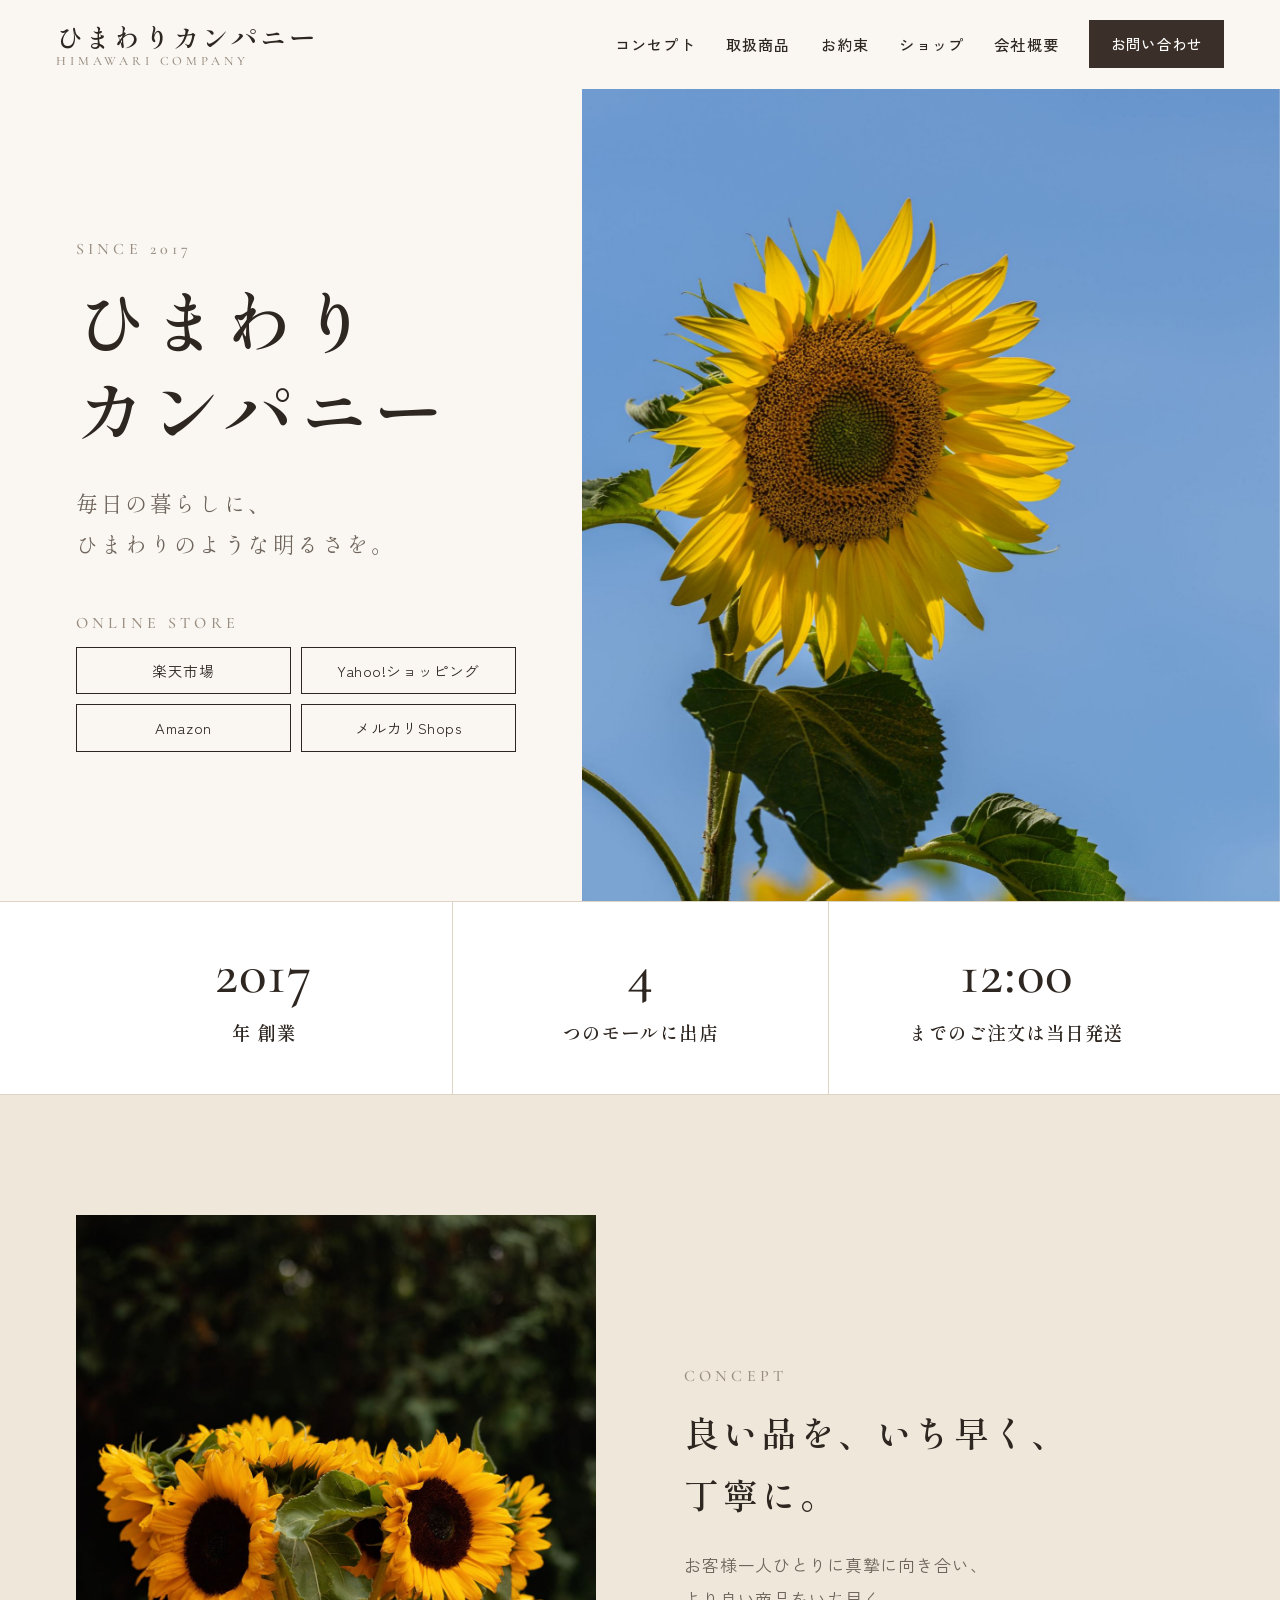
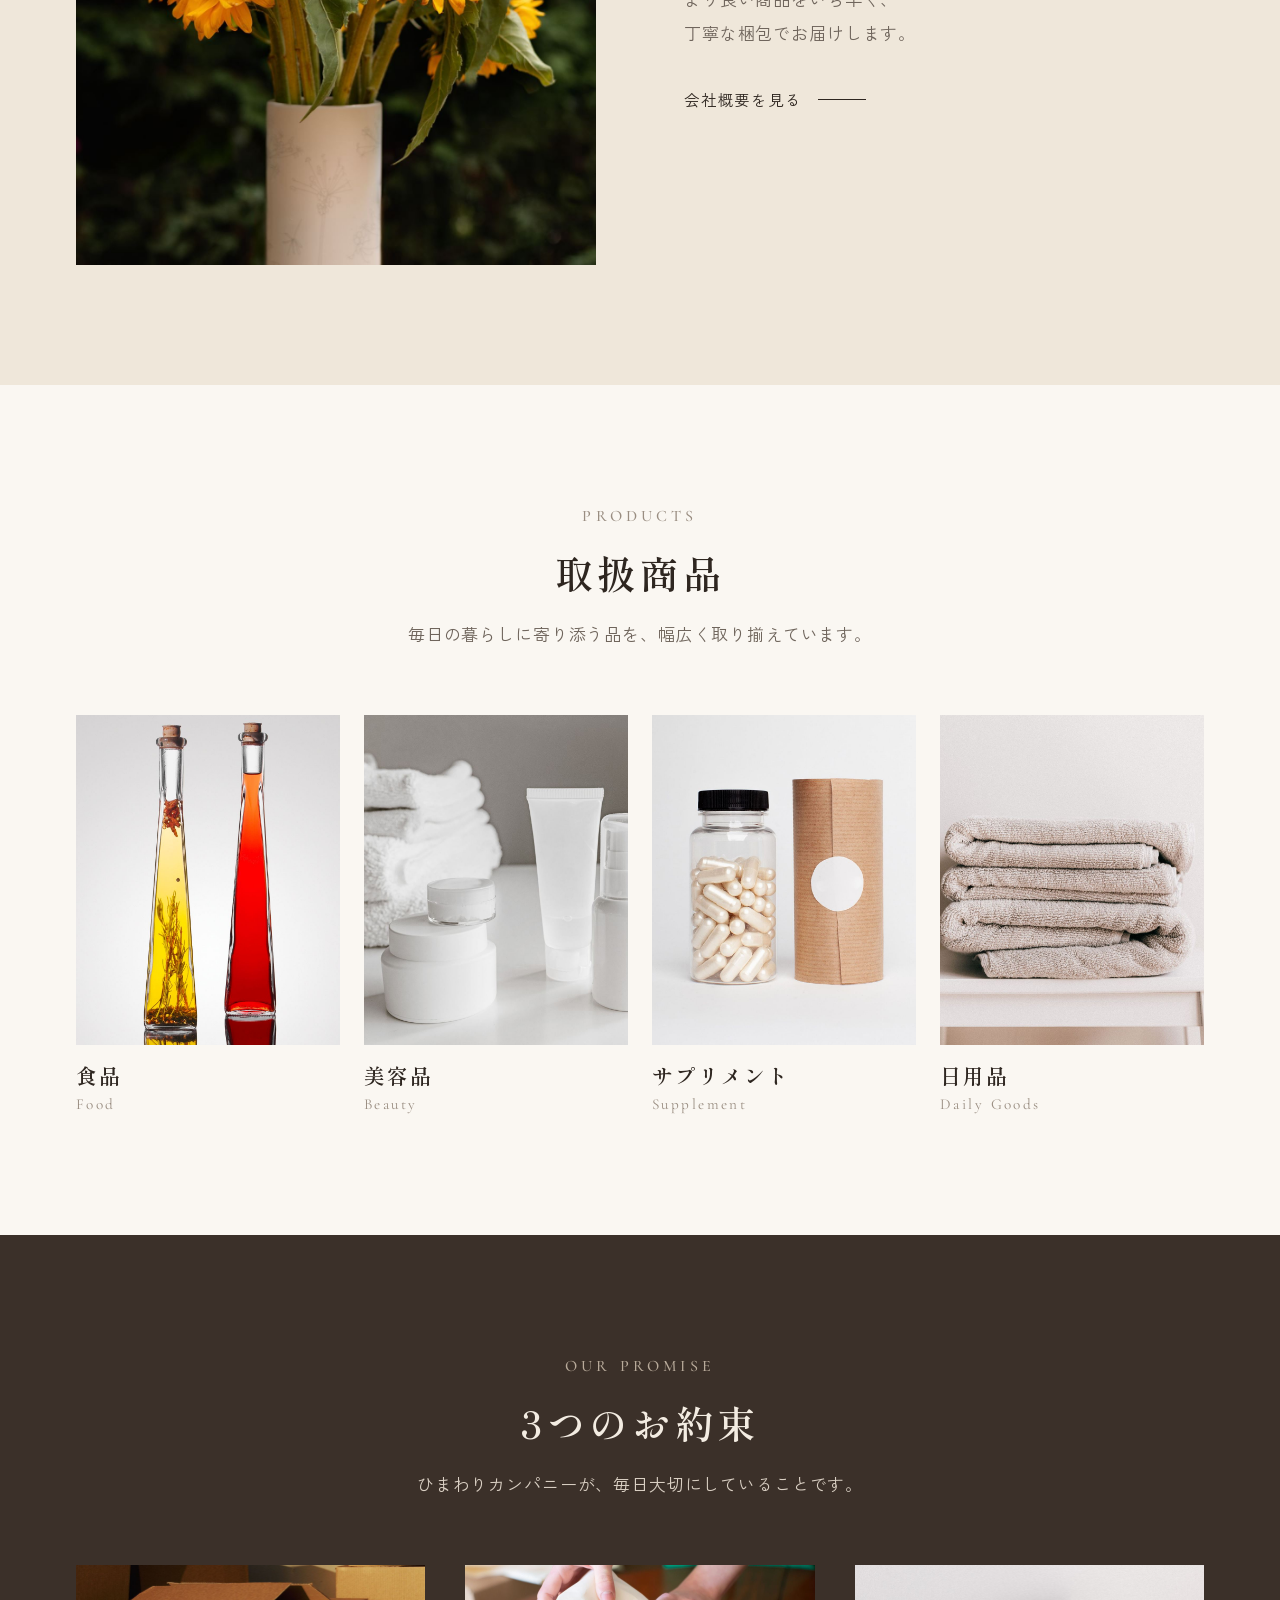
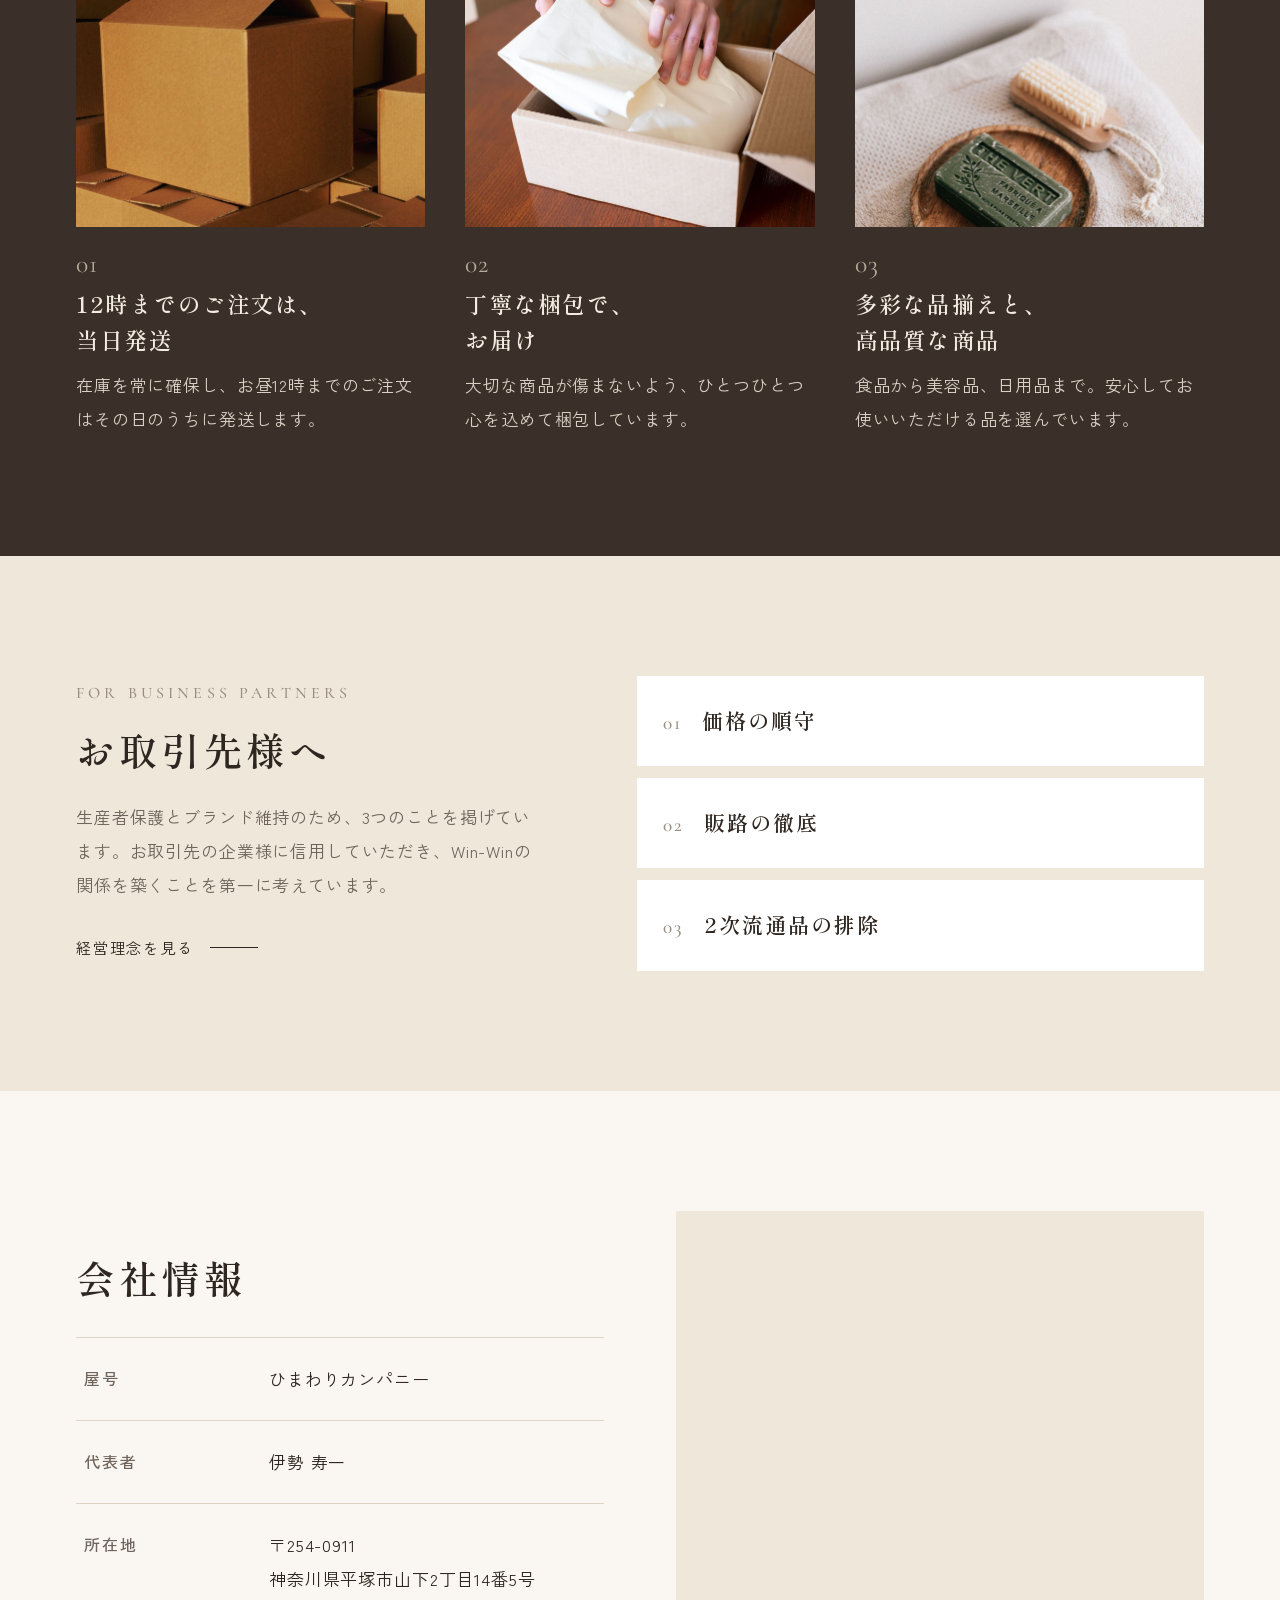
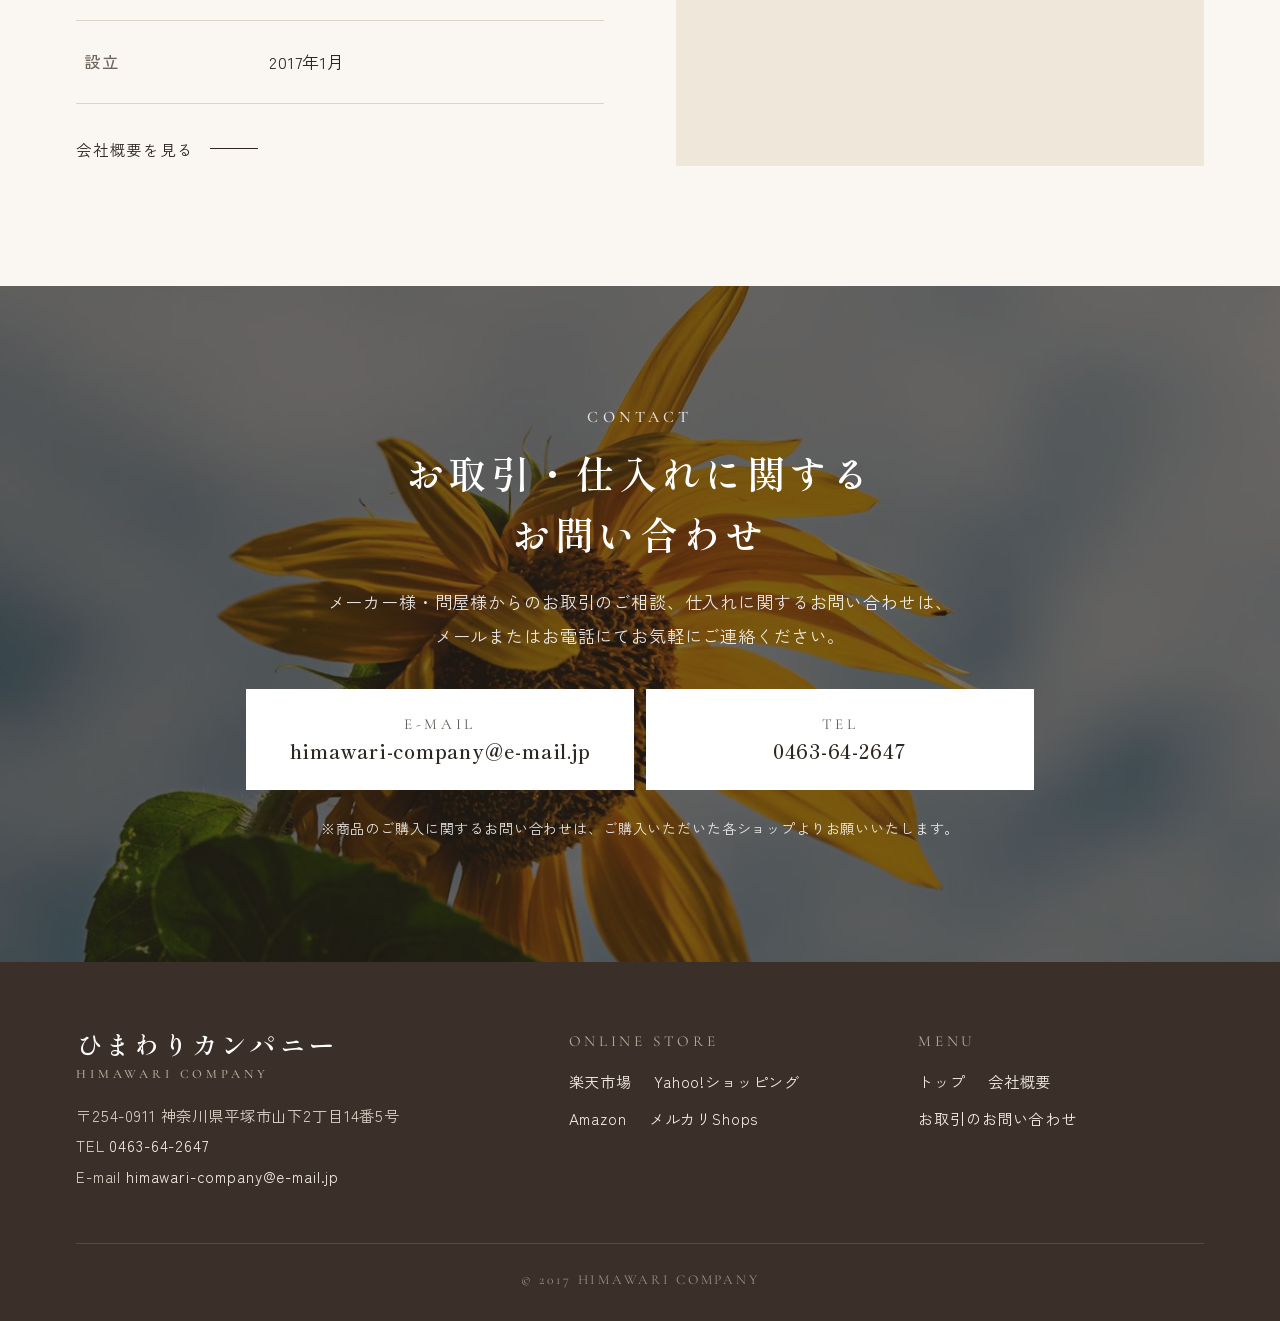
==== old/index.html @ 3af291a3 "新しいデザインをトップページに移し、以前のデザインを old/ に保管 - renewal/index.html を index.html に、renewal/images を images に移動 " ====
<!DOCTYPE html>
<html lang="ja">
<head>
  <meta charset="UTF-8">
  <meta name="viewport" content="width=device-width, initial-scale=1">
  <title>ひまわりカンパニー｜食品・美容品・サプリメント・日用品のネットショップ</title>
  <meta name="description" content="ひまわりカンパニーは、楽天市場・Yahoo!ショッピング・Amazon・メルカリShopsに出店しているネットショップです。食品・美容品・サプリメント・日用品を、12時までのご注文で当日発送、丁寧な梱包でお届けします。">
  <meta name="theme-color" content="#faf8f4">
  <meta property="og:type" content="website">
  <meta property="og:title" content="ひまわりカンパニー">
  <meta property="og:description" content="食品・美容品・サプリメント・日用品のネットショップ。12時までのご注文は当日発送。">
  <meta property="og:image" content="images/hero.jpg">
  <link rel="icon" href="images/favicon.svg" type="image/svg+xml">
  <link rel="preconnect" href="https://fonts.googleapis.com">
  <link rel="preconnect" href="https://fonts.gstatic.com" crossorigin>
  <link rel="stylesheet" href="https://fonts.googleapis.com/css2?family=Cormorant+Garamond:wght@400;500&family=Shippori+Mincho:wght@500&family=Zen+Kaku+Gothic+New:wght@400;500&display=swap">
  <link rel="stylesheet" href="css/style.css">
  <script>document.documentElement.classList.add('js');</script>
  <script src="js/main.js" defer></script>
</head>
<body>

  <header class="site-header">
    <div class="container header-inner">
      <a class="brand" href="index.html" aria-label="ひまわりカンパニー トップへ">
        <span class="brand-ja">ひまわりカンパニー</span>
        <span class="brand-en">HIMAWARI COMPANY</span>
      </a>
      <button class="menu-button" type="button" aria-expanded="false" aria-controls="global-nav">
        <span class="menu-button-lines" aria-hidden="true"></span>
        <span class="menu-button-text">MENU</span>
      </button>
      <nav class="global-nav" id="global-nav" aria-label="メインメニュー">
        <ul>
          <li><a href="#concept">コンセプト</a></li>
          <li><a href="#products">取扱商品</a></li>
          <li><a href="#promise">お約束</a></li>
          <li><a href="#shops">ショップ</a></li>
          <li><a href="company.html">会社概要</a></li>
          <li class="nav-contact"><a href="company.html#contact">お問い合わせ</a></li>
        </ul>
      </nav>
    </div>
  </header>

  <main>

    <!-- 大きな社名と、ひまわりの写真 -->
    <section class="hero">
      <div class="hero-text">
        <p class="label">Since 2017</p>
        <h1><span>ひまわり</span><span>カンパニー</span></h1>
        <p class="hero-catch">毎日の暮らしに、<br>ひまわりのような明るさを。</p>
        <p class="label shop-title" id="shops">Online Store</p>
        <ul class="shop-links">
          <li><a class="shop-link" href="https://www.rakuten.co.jp/himawari-company/" target="_blank" rel="noopener">楽天市場</a></li>
          <li><a class="shop-link" href="https://store.shopping.yahoo.co.jp/himawari-company/" target="_blank" rel="noopener">Yahoo!ショッピング</a></li>
          <li><a class="shop-link" href="https://www.amazon.co.jp/s?me=A3NV0EKBFBU47O&amp;marketplaceID=A1VC38T7YXB528" target="_blank" rel="noopener">Amazon</a></li>
          <li><a class="shop-link" href="https://jp.mercari.com/shops/profile/Aiasz2msF3qnqRSeZ3U2ag" target="_blank" rel="noopener">メルカリShops</a></li>
        </ul>
      </div>
      <div class="hero-photo">
        <picture>
          <source media="(max-width: 899px)" srcset="images/hero-sp.jpg" width="1200" height="1400">
          <img src="images/hero.jpg" alt="青空に向かって咲くひまわり" width="1600" height="1800" fetchpriority="high">
        </picture>
      </div>
    </section>

    <!-- 数字で見るひまわりカンパニー -->
    <section class="numbers" aria-label="ひまわりカンパニーの特長">
      <ul class="container numbers-list">
        <li class="reveal">
          <span class="numbers-value">2017</span>
          <span class="numbers-label">年 創業</span>
        </li>
        <li class="reveal reveal-delay-1">
          <span class="numbers-value">4</span>
          <span class="numbers-label">つのモールに出店</span>
        </li>
        <li class="reveal reveal-delay-2">
          <span class="numbers-value">12:00</span>
          <span class="numbers-label">までのご注文は当日発送</span>
        </li>
      </ul>
    </section>

    <!-- コンセプト -->
    <section class="section section-sand" id="concept">
      <div class="container concept">
        <div class="concept-photo reveal-photo">
          <img src="images/about.jpg" alt="白い花瓶に生けたひまわり" width="1200" height="1500" loading="lazy">
        </div>
        <div class="concept-text">
          <p class="label reveal">Concept</p>
          <p class="lead reveal reveal-delay-1">良い品を、いち早く、<br>丁寧に。</p>
          <p class="text reveal reveal-delay-2">お客様一人ひとりに真摯に向き合い、<br>より良い商品をいち早く、<br>丁寧な梱包でお届けします。</p>
          <a class="text-link reveal reveal-delay-3" href="company.html">会社概要を見る</a>
        </div>
      </div>
    </section>

    <!-- 取扱商品 -->
    <section class="section" id="products">
      <div class="container">
        <div class="section-head center">
          <p class="label reveal">Products</p>
          <h2 class="section-title reveal reveal-delay-1">取扱商品</h2>
          <p class="section-desc reveal reveal-delay-2">毎日の暮らしに寄り添う品を、幅広く取り揃えています。</p>
        </div>
        <ul class="products">
          <li class="product reveal">
            <div class="product-photo"><img src="images/product-food.jpg" alt="食品のイメージ" width="1000" height="1250" loading="lazy"></div>
            <h3>食品</h3>
            <span class="product-en">Food</span>
          </li>
          <li class="product reveal reveal-delay-1">
            <div class="product-photo"><img src="images/product-beauty.jpg" alt="美容品のイメージ" width="1000" height="1250" loading="lazy"></div>
            <h3>美容品</h3>
            <span class="product-en">Beauty</span>
          </li>
          <li class="product reveal reveal-delay-2">
            <div class="product-photo"><img src="images/product-supplement.jpg" alt="サプリメントのイメージ" width="1000" height="1250" loading="lazy"></div>
            <h3>サプリメント</h3>
            <span class="product-en">Supplement</span>
          </li>
          <li class="product reveal reveal-delay-3">
            <div class="product-photo"><img src="images/product-daily.jpg" alt="日用品のイメージ" width="1000" height="1250" loading="lazy"></div>
            <h3>日用品</h3>
            <span class="product-en">Daily Goods</span>
          </li>
        </ul>
      </div>
    </section>

    <!-- お店のお約束 -->
    <section class="section section-dark" id="promise">
      <div class="container">
        <div class="section-head center">
          <p class="label reveal">Our Promise</p>
          <h2 class="section-title reveal reveal-delay-1">3つのお約束</h2>
          <p class="section-desc reveal reveal-delay-2">ひまわりカンパニーが、毎日大切にしていることです。</p>
        </div>
        <ul class="features">
          <li class="feature">
            <div class="feature-photo reveal-photo"><img src="images/feature-shipping.jpg" alt="発送を待つ段ボール箱" width="1400" height="1050" loading="lazy"></div>
            <div class="feature-body">
              <span class="feature-num reveal">01</span>
              <h3 class="reveal reveal-delay-1">12時までのご注文は、<br>当日発送</h3>
              <p class="text reveal reveal-delay-2">在庫を常に確保し、お昼12時までのご注文はその日のうちに発送します。</p>
            </div>
          </li>
          <li class="feature">
            <div class="feature-photo reveal-photo"><img src="images/feature-packing.jpg" alt="商品を丁寧に梱包する手元" width="1400" height="1050" loading="lazy"></div>
            <div class="feature-body">
              <span class="feature-num reveal">02</span>
              <h3 class="reveal reveal-delay-1">丁寧な梱包で、<br>お届け</h3>
              <p class="text reveal reveal-delay-2">大切な商品が傷まないよう、ひとつひとつ心を込めて梱包しています。</p>
            </div>
          </li>
          <li class="feature">
            <div class="feature-photo reveal-photo"><img src="images/feature-quality.jpg" alt="上質な石けんとタオル" width="1400" height="1050" loading="lazy"></div>
            <div class="feature-body">
              <span class="feature-num reveal">03</span>
              <h3 class="reveal reveal-delay-1">多彩な品揃えと、<br>高品質な商品</h3>
              <p class="text reveal reveal-delay-2">食品から美容品、日用品まで。安心してお使いいただける品を選んでいます。</p>
            </div>
          </li>
        </ul>
      </div>
    </section>

    <!-- お取引先様へ -->
    <section class="section section-sand" id="partners">
      <div class="container partners">
        <div class="partners-text">
          <p class="label reveal">For Business Partners</p>
          <h2 class="section-title reveal reveal-delay-1">お取引先様へ</h2>
          <p class="text reveal reveal-delay-2">生産者保護とブランド維持のため、3つのことを掲げています。お取引先の企業様に信用していただき、Win-Winの関係を築くことを第一に考えています。</p>
          <a class="text-link reveal reveal-delay-3" href="company.html#philosophy">経営理念を見る</a>
        </div>
        <ul class="partners-list">
          <li class="reveal"><span>01</span>価格の順守</li>
          <li class="reveal reveal-delay-1"><span>02</span>販路の徹底</li>
          <li class="reveal reveal-delay-2"><span>03</span>2次流通品の排除</li>
        </ul>
      </div>
    </section>

    <!-- 会社情報（かんたん） -->
    <section class="section" id="company">
      <div class="container company-brief">
        <div>
          <p class="label reveal">Company</p>
          <h2 class="section-title reveal reveal-delay-1">会社情報</h2>
          <dl class="info-list reveal reveal-delay-2">
            <div class="info-row"><dt>屋号</dt><dd>ひまわりカンパニー</dd></div>
            <div class="info-row"><dt>代表者</dt><dd>伊勢 寿一</dd></div>
            <div class="info-row"><dt>所在地</dt><dd>〒254-0911<br>神奈川県平塚市山下2丁目14番5号</dd></div>
            <div class="info-row"><dt>設立</dt><dd>2017年1月</dd></div>
          </dl>
          <a class="text-link reveal" href="company.html">会社概要を見る</a>
        </div>
        <div class="map reveal-photo">
          <iframe src="https://www.google.com/maps?q=%E7%A5%9E%E5%A5%88%E5%B7%9D%E7%9C%8C%E5%B9%B3%E5%A1%9A%E5%B8%82%E5%B1%B1%E4%B8%8B2%E4%B8%81%E7%9B%AE14%E7%95%AA5%E5%8F%B7&amp;output=embed" title="ひまわりカンパニーの地図" loading="lazy" referrerpolicy="no-referrer-when-downgrade"></iframe>
        </div>
      </div>
    </section>

    <!-- お取引・仕入れに関するお問い合わせ -->
    <section class="contact-band">
      <img class="contact-band-image" src="images/hero-sp.jpg" alt="" width="1200" height="1400" loading="lazy">
      <div class="container contact-band-inner">
        <p class="label reveal">Contact</p>
        <h2 class="section-title reveal reveal-delay-1">お取引・仕入れに関する<br>お問い合わせ</h2>
        <p class="contact-text reveal reveal-delay-2">メーカー様・問屋様からのお取引のご相談、仕入れに関するお問い合わせは、<br class="pc-only">メールまたはお電話にてお気軽にご連絡ください。</p>
        <div class="contact-actions reveal reveal-delay-3">
          <a class="contact-btn" href="mailto:himawari-company@e-mail.jp?subject=%E3%81%8A%E5%8F%96%E5%BC%95%E3%81%AB%E3%81%A4%E3%81%84%E3%81%A6%E3%81%AE%E3%81%8A%E5%95%8F%E3%81%84%E5%90%88%E3%82%8F%E3%81%9B">
            <span class="contact-btn-label">E-MAIL</span>
            <span class="contact-btn-value">himawari-company@e-mail.jp</span>
          </a>
          <a class="contact-btn" href="tel:0463642647">
            <span class="contact-btn-label">TEL</span>
            <span class="contact-btn-value">0463-64-2647</span>
          </a>
        </div>
        <p class="contact-note">※商品のご購入に関するお問い合わせは、ご購入いただいた各ショップよりお願いいたします。</p>
      </div>
    </section>
  </main>

  <footer class="site-footer">
    <div class="container">
      <div class="footer-grid">
        <div>
          <p class="footer-brand">
            <span class="brand-ja">ひまわりカンパニー</span>
            <span class="brand-en">HIMAWARI COMPANY</span>
          </p>
          <address class="footer-info">
            〒254-0911 神奈川県平塚市山下2丁目14番5号<br>
            TEL <a href="tel:0463642647">0463-64-2647</a><br>
            E-mail <a href="mailto:himawari-company@e-mail.jp">himawari-company@e-mail.jp</a>
          </address>
        </div>
        <div>
          <p class="footer-heading">ONLINE STORE</p>
          <ul class="footer-links">
            <li><a href="https://www.rakuten.co.jp/himawari-company/" target="_blank" rel="noopener">楽天市場</a></li>
            <li><a href="https://store.shopping.yahoo.co.jp/himawari-company/" target="_blank" rel="noopener">Yahoo!ショッピング</a></li>
            <li><a href="https://www.amazon.co.jp/s?me=A3NV0EKBFBU47O&amp;marketplaceID=A1VC38T7YXB528" target="_blank" rel="noopener">Amazon</a></li>
            <li><a href="https://jp.mercari.com/shops/profile/Aiasz2msF3qnqRSeZ3U2ag" target="_blank" rel="noopener">メルカリShops</a></li>
          </ul>
        </div>
        <div>
          <p class="footer-heading">MENU</p>
          <ul class="footer-links">
            <li><a href="index.html">トップ</a></li>
            <li><a href="company.html">会社概要</a></li>
            <li><a href="company.html#contact">お取引のお問い合わせ</a></li>
          </ul>
        </div>
      </div>
      <p class="copyright">&copy; 2017 HIMAWARI COMPANY</p>
    </div>
  </footer>

</body>
</html>
---- old/css/style.css ----
/* =========================================
   ひまわりカンパニー 共通スタイル
   写真が主役。生成り・砂色・濃い茶色の3色で、上品であたたかい雰囲気に。
   ひまわりの黄色は写真で見せ、文字や飾りには使いません。
   スマホ優先（モバイルファースト）で作成
   ========================================= */

:root {
  --base: #faf7f2;         /* 生成り（ページの地色） */
  --sand: #efe7da;         /* 砂色（区切りの面） */
  --white: #ffffff;
  --ink: #2e2620;          /* 濃い茶色（文字） */
  --brown: #3b3029;        /* 濃い茶色（面） */
  --sub: #6f655c;          /* 補足の文字 */
  --mute: #998d81;         /* 英字ラベルなど */
  --line: #ddd4c6;         /* 細い罫線 */
  --serif: "Shippori Mincho", "Hiragino Mincho ProN", "Yu Mincho", serif;
  --sans: "Zen Kaku Gothic New", "Hiragino Kaku Gothic ProN", "Hiragino Sans",
    "Yu Gothic", "Meiryo", sans-serif;
  --en: "Cormorant Garamond", "Times New Roman", serif;
  --ease: cubic-bezier(0.22, 0.61, 0.36, 1);
}

*,
*::before,
*::after {
  box-sizing: border-box;
}

html {
  -webkit-text-size-adjust: 100%;
  scroll-behavior: smooth;
  scroll-padding-top: 80px;
}

body {
  margin: 0;
  background: var(--base);
  color: var(--ink);
  font-family: var(--sans);
  font-size: 16px;
  line-height: 2;
  letter-spacing: 0.05em;
  overflow-x: hidden;
  -webkit-font-smoothing: antialiased;
}

img {
  display: block;
  max-width: 100%;
  height: auto;
}

a {
  color: inherit;
}

.container {
  width: 100%;
  max-width: 1240px;
  margin: 0 auto;
  padding: 0 24px;
}

.narrow {
  max-width: 860px;
}

/* 英字の小さなラベル */
.label {
  display: block;
  margin: 0 0 14px;
  color: var(--mute);
  font-family: var(--en);
  font-size: 1rem;
  font-weight: 500;
  letter-spacing: 0.26em;
  line-height: 1.4;
  text-transform: uppercase;
}

/* ---------- ヘッダー ---------- */
.site-header {
  position: sticky;
  top: 0;
  z-index: 50;
  background: var(--base);
  border-bottom: 1px solid transparent;
  transition: border-color 0.4s var(--ease);
}

.site-header.is-scrolled {
  border-bottom-color: var(--line);
}

.header-inner {
  display: flex;
  align-items: center;
  justify-content: space-between;
  gap: 16px;
  max-width: none;
  height: 68px;
}

.brand {
  position: relative;
  z-index: 60;
  display: flex;
  flex-direction: column;
  text-decoration: none;
  line-height: 1.25;
  white-space: nowrap;
}

.brand-ja {
  font-family: var(--serif);
  font-size: 1.3rem;
  font-weight: 600;
  letter-spacing: 0.12em;
}

.brand-en {
  color: var(--mute);
  font-family: var(--en);
  font-size: 0.72rem;
  font-weight: 500;
  letter-spacing: 0.3em;
}

/* スマホ・タブレット：MENU ボタンで開くメニュー */
.menu-button {
  position: relative;
  z-index: 60;
  display: flex;
  align-items: center;
  gap: 10px;
  padding: 8px 0;
  border: 0;
  background: none;
  color: var(--ink);
  font: inherit;
  cursor: pointer;
}

.menu-button-text {
  font-family: var(--en);
  font-size: 0.9rem;
  letter-spacing: 0.2em;
}

.menu-button-lines,
.menu-button-lines::before,
.menu-button-lines::after {
  display: block;
  width: 26px;
  height: 1px;
  background: currentColor;
  transition: transform 0.4s var(--ease), background 0.4s var(--ease);
}

.menu-button-lines {
  position: relative;
}

.menu-button-lines::before,
.menu-button-lines::after {
  content: "";
  position: absolute;
  left: 0;
}

.menu-button-lines::before { top: -7px; }
.menu-button-lines::after  { top: 7px; }

.menu-button[aria-expanded="true"] .menu-button-lines {
  background: transparent;
}

.menu-button[aria-expanded="true"] .menu-button-lines::before {
  transform: translateY(7px) rotate(45deg);
}

.menu-button[aria-expanded="true"] .menu-button-lines::after {
  transform: translateY(-7px) rotate(-45deg);
}

.global-nav {
  position: fixed;
  inset: 0;
  z-index: 55;
  display: flex;
  align-items: center;
  justify-content: center;
  background: var(--base);
  opacity: 0;
  visibility: hidden;
  transition: opacity 0.4s var(--ease), visibility 0.4s;
}

.global-nav.is-open {
  opacity: 1;
  visibility: visible;
}

.global-nav ul {
  display: flex;
  flex-direction: column;
  align-items: center;
  gap: 22px;
  margin: 0;
  padding: 0;
  list-style: none;
}

.global-nav a {
  font-family: var(--serif);
  font-size: 1.35rem;
  font-weight: 600;
  letter-spacing: 0.14em;
  text-decoration: none;
  white-space: nowrap;
}

.global-nav .nav-contact a {
  display: inline-block;
  margin-top: 12px;
  padding: 12px 36px;
  background: var(--brown);
  color: var(--white);
  font-family: var(--sans);
  font-size: 1rem;
  font-weight: 500;
}

body.menu-open {
  overflow: hidden;
}

/* ---------- トップ：大きな社名＋写真 ---------- */
.hero {
  display: grid;
  background: var(--base);
}

.hero-text {
  display: flex;
  flex-direction: column;
  justify-content: center;
  padding: 44px 24px 40px;
}

.hero h1 {
  margin: 0 0 20px;
  font-family: var(--serif);
  font-size: 2.9rem;
  font-weight: 600;
  letter-spacing: 0.08em;
  line-height: 1.3;
}

.hero h1 span {
  display: block;
}

.hero-catch {
  margin: 0 0 32px;
  color: var(--sub);
  font-family: var(--serif);
  font-size: 1.15rem;
  letter-spacing: 0.12em;
  line-height: 1.9;
}

.hero-photo {
  position: relative;
  overflow: hidden;
  aspect-ratio: 6 / 7;
}

.hero-photo img {
  width: 100%;
  height: 100%;
  object-fit: cover;
  animation: hero-zoom 14s var(--ease) both;
}

@keyframes hero-zoom {
  from { transform: scale(1.08); }
  to   { transform: scale(1); }
}

/* ---------- ショップへの小さなボタン ---------- */
.shop-title {
  margin: 0 0 12px;
}

.shop-links {
  display: grid;
  grid-template-columns: repeat(2, minmax(0, 1fr));
  gap: 8px;
  max-width: 440px;
  margin: 0;
  padding: 0;
  list-style: none;
}

.shop-link {
  display: block;
  padding: 10px 8px;
  border: 1px solid var(--ink);
  color: var(--ink);
  font-size: 0.88rem;
  letter-spacing: 0.04em;
  line-height: 1.6;
  text-align: center;
  text-decoration: none;
  white-space: nowrap;
  transition: background 0.4s var(--ease), color 0.4s var(--ease);
}

.shop-link:hover,
.shop-link:focus-visible {
  background: var(--ink);
  color: var(--white);
}

/* ---------- セクション共通 ---------- */
.section {
  padding: 80px 0;
}

.section-sand {
  background: var(--sand);
}

.section-dark {
  background: var(--brown);
  color: #f3ece2;
}

.section-dark .label {
  color: #b9ab9b;
}

.section-head {
  margin: 0 0 44px;
}

.section-head.center {
  text-align: center;
}

.section-title {
  margin: 0;
  font-family: var(--serif);
  font-size: 1.85rem;
  font-weight: 600;
  letter-spacing: 0.12em;
  line-height: 1.6;
}

.lead {
  margin: 0;
  font-family: var(--serif);
  font-size: 1.65rem;
  font-weight: 600;
  letter-spacing: 0.1em;
  line-height: 1.75;
}

.text {
  margin: 0;
  color: var(--sub);
}

.section-dark .text {
  color: #d9cfc3;
}

/* ---------- コンセプト（写真＋文章） ---------- */
.concept {
  display: grid;
  gap: 40px;
  align-items: center;
}

.concept-photo {
  overflow: hidden;
}

.concept-photo img {
  width: 100%;
  aspect-ratio: 4 / 5;
  object-fit: cover;
}

.concept-text .lead {
  margin-bottom: 24px;
}

.concept-text .text {
  margin-bottom: 32px;
}

.text-link {
  display: inline-flex;
  align-items: center;
  gap: 16px;
  color: var(--ink);
  font-size: 0.95rem;
  letter-spacing: 0.12em;
  text-decoration: none;
}

.text-link::after {
  content: "";
  width: 48px;
  height: 1px;
  background: currentColor;
  transition: width 0.5s var(--ease);
}

.text-link:hover::after {
  width: 72px;
}

/* ---------- 取扱商品（写真カード） ---------- */
.products {
  display: grid;
  grid-template-columns: repeat(2, minmax(0, 1fr));
  gap: 32px 12px;
  margin: 0;
  padding: 0;
  list-style: none;
}

.product-photo {
  overflow: hidden;
  margin-bottom: 14px;
  background: var(--white);
}

.product-photo img {
  width: 100%;
  aspect-ratio: 4 / 5;
  object-fit: cover;
  transition: transform 1.2s var(--ease);
}

.product:hover .product-photo img {
  transform: scale(1.05);
}

.product h3 {
  margin: 0;
  font-family: var(--serif);
  font-size: 1.2rem;
  font-weight: 600;
  letter-spacing: 0.1em;
  line-height: 1.6;
}

.product-en {
  display: block;
  color: var(--mute);
  font-family: var(--en);
  font-size: 0.95rem;
  letter-spacing: 0.16em;
  line-height: 1.5;
}

/* ---------- お店のお約束（濃い茶色の面に3枚並べる） ---------- */
.features {
  display: grid;
  gap: 48px;
  margin: 0;
  padding: 0;
  list-style: none;
}

.feature-photo {
  overflow: hidden;
  margin-bottom: 22px;
}

.feature-photo img {
  width: 100%;
  aspect-ratio: 4 / 3;
  object-fit: cover;
}

.feature-num {
  display: block;
  margin-bottom: 6px;
  color: #b9ab9b;
  font-family: var(--en);
  font-size: 1.6rem;
  line-height: 1.2;
}

.feature h3 {
  margin: 0 0 10px;
  font-family: var(--serif);
  font-size: 1.4rem;
  font-weight: 600;
  letter-spacing: 0.1em;
  line-height: 1.6;
}

/* ---------- 会社概要ページ：上部の横長写真 ---------- */
.page-hero {
  position: relative;
  display: flex;
  align-items: flex-end;
  height: 46vh;
  min-height: 320px;
  max-height: 560px;
  overflow: hidden;
  color: var(--white);
  background: #7d9bb8;
}

.page-hero-image {
  position: absolute;
  inset: 0;
  width: 100%;
  height: 100%;
  object-fit: cover;
  object-position: center 30%;
  animation: hero-zoom 14s var(--ease) both;
}

.page-hero::after {
  content: "";
  position: absolute;
  inset: 0;
  background: linear-gradient(0deg, rgba(20, 14, 6, 0.5) 0%, rgba(20, 14, 6, 0) 60%);
}

.page-hero-text {
  position: relative;
  z-index: 1;
  padding-bottom: 36px;
}

.page-hero-text .label {
  margin-bottom: 4px;
  color: rgba(255, 255, 255, 0.9);
}

.page-hero h1 {
  margin: 0;
  font-family: var(--serif);
  font-size: 2.6rem;
  font-weight: 600;
  letter-spacing: 0.16em;
  line-height: 1.4;
  text-shadow: 0 2px 18px rgba(0, 0, 0, 0.2);
}

/* 経営理念 */
.philosophy .lead {
  margin-bottom: 32px;
}

.philosophy .text {
  margin-bottom: 18px;
}

.policy-list {
  display: grid;
  gap: 10px;
  margin: 40px 0 0;
  padding: 0;
  list-style: none;
  counter-reset: policy;
}

.policy-list li {
  display: flex;
  align-items: baseline;
  gap: 16px;
  padding: 18px 22px;
  background: var(--white);
  font-family: var(--serif);
  font-size: 1.15rem;
  font-weight: 600;
  letter-spacing: 0.1em;
}

.policy-list li::before {
  counter-increment: policy;
  content: "0" counter(policy);
  color: var(--mute);
  font-family: var(--en);
  font-size: 1.1rem;
  font-weight: 500;
}

/* 会社情報・沿革（細い罫線の表） */
.info-list,
.history {
  margin: 0;
  padding: 0;
  border-top: 1px solid var(--line);
  list-style: none;
}

.info-row,
.history li {
  display: grid;
  gap: 2px;
  padding: 20px 4px;
  border-bottom: 1px solid var(--line);
}

.info-row dt,
.history time {
  color: var(--sub);
  font-size: 0.92rem;
  font-weight: 500;
  letter-spacing: 0.12em;
}

.history time {
  font-family: var(--en);
  font-size: 1.2rem;
  font-weight: 500;
}

.info-row dd {
  margin: 0;
}

.history p {
  margin: 0;
}

.info-row a {
  text-underline-offset: 4px;
  text-decoration-thickness: 1px;
}

/* 出店ショップ（会社概要ページ） */
.stores .shop-links {
  margin: 0 auto;
}

/* お取引のお問い合わせ */
.contact-text {
  margin: 0 0 36px;
  color: var(--sub);
  text-align: center;
}

.contact-actions {
  display: grid;
  gap: 12px;
}

.contact-btn {
  display: flex;
  flex-direction: column;
  align-items: center;
  padding: 22px 16px;
  border: 1px solid var(--ink);
  background: var(--white);
  color: var(--ink);
  line-height: 1.6;
  text-decoration: none;
  transition: background 0.4s var(--ease), color 0.4s var(--ease);
}

.contact-btn:hover,
.contact-btn:focus-visible {
  background: var(--ink);
  color: var(--white);
}

.contact-btn-label {
  font-family: var(--en);
  font-size: 0.95rem;
  letter-spacing: 0.24em;
  opacity: 0.75;
}

.contact-btn-value {
  font-family: var(--serif);
  font-size: 1.2rem;
  font-weight: 600;
  letter-spacing: 0.04em;
  overflow-wrap: anywhere;
}

.contact-note {
  margin: 24px 0 0;
  color: var(--sub);
  font-size: 0.88rem;
  text-align: center;
}

/* ---------- フッター ---------- */
.site-footer {
  padding: 64px 0 28px;
  background: var(--brown);
  color: #d9cfc3;
  font-size: 0.95rem;
}

.site-footer a {
  color: #f3ece2;
  text-decoration: none;
}

.site-footer a:hover {
  text-decoration: underline;
  text-underline-offset: 4px;
}

.footer-grid {
  display: grid;
  gap: 40px;
}

.footer-brand {
  margin: 0 0 16px;
  color: var(--white);
  line-height: 1.4;
}

.footer-brand .brand-ja {
  display: block;
  font-size: 1.6rem;
}

.footer-brand .brand-en {
  display: block;
  margin-top: 4px;
  color: #b9ab9b;
  font-size: 0.8rem;
}

.footer-info {
  margin: 0;
  font-style: normal;
  line-height: 2;
}

.footer-heading {
  margin: 0 0 10px;
  color: #b9ab9b;
  font-family: var(--en);
  font-size: 0.95rem;
  letter-spacing: 0.24em;
}

.footer-links {
  display: flex;
  flex-wrap: wrap;
  gap: 6px 22px;
  margin: 0;
  padding: 0;
  list-style: none;
}

.copyright {
  margin: 52px 0 0;
  padding-top: 22px;
  border-top: 1px solid rgba(255, 255, 255, 0.14);
  color: #9d9084;
  font-family: var(--en);
  font-size: 0.85rem;
  letter-spacing: 0.2em;
  text-align: center;
}

/* ---------- 数字で見る特長 ---------- */
.numbers {
  background: var(--white);
  border-top: 1px solid var(--line);
  border-bottom: 1px solid var(--line);
}

.numbers-list {
  display: grid;
  margin: 0 auto;
  padding-top: 8px;
  padding-bottom: 8px;
  list-style: none;
}

.numbers-list li {
  display: flex;
  align-items: baseline;
  justify-content: center;
  gap: 10px;
  padding: 18px 0;
  text-align: center;
}

.numbers-list li + li {
  border-top: 1px solid var(--line);
}

.numbers-value {
  font-family: var(--en);
  font-size: 2.6rem;
  font-weight: 500;
  line-height: 1;
  letter-spacing: 0.02em;
}

.numbers-label {
  font-family: var(--serif);
  font-size: 1.05rem;
  font-weight: 600;
  letter-spacing: 0.08em;
}

/* 見出しの下の一言 */
.section-desc {
  margin: 14px 0 0;
  color: var(--sub);
}

.section-dark .section-desc {
  color: #d9cfc3;
}

/* ---------- お取引先様へ ---------- */
.partners {
  display: grid;
  gap: 40px;
  align-items: center;
}

.partners-text .section-title {
  margin-bottom: 20px;
}

.partners-text .text {
  margin-bottom: 28px;
}

.partners-list {
  display: grid;
  gap: 12px;
  margin: 0;
  padding: 0;
  list-style: none;
}

.partners-list li {
  display: flex;
  align-items: baseline;
  gap: 20px;
  padding: 24px 26px;
  background: var(--white);
  font-family: var(--serif);
  font-size: 1.3rem;
  font-weight: 600;
  letter-spacing: 0.1em;
}

.partners-list span {
  color: var(--mute);
  font-family: var(--en);
  font-size: 1.2rem;
  font-weight: 500;
}

/* ---------- 会社情報（かんたん）と地図 ---------- */
.company-brief {
  display: grid;
  gap: 40px;
}

.company-brief .section-title {
  margin-bottom: 28px;
}

.company-brief .info-list {
  margin-bottom: 28px;
}

.map {
  overflow: hidden;
  background: var(--sand);
}

.map iframe {
  display: block;
  width: 100%;
  height: 100%;
  min-height: 320px;
  border: 0;
  filter: grayscale(0.6) sepia(0.12);
}

.map-wide {
  margin-top: 40px;
}

/* ---------- お問い合わせの帯（写真の上） ---------- */
.contact-band {
  position: relative;
  overflow: hidden;
  padding: 88px 0;
  color: var(--white);
  text-align: center;
  background: var(--brown);
}

.contact-band-image {
  position: absolute;
  inset: 0;
  width: 100%;
  height: 100%;
  object-fit: cover;
  object-position: center 30%;
}

.contact-band::after {
  content: "";
  position: absolute;
  inset: 0;
  background: rgba(40, 30, 22, 0.62);
}

.contact-band-inner {
  position: relative;
  z-index: 1;
  max-width: 900px;
}

.contact-band .label {
  color: rgba(255, 255, 255, 0.85);
}

.contact-band .section-title {
  margin-bottom: 20px;
}

.contact-band .contact-text,
.contact-band .contact-note {
  color: rgba(255, 255, 255, 0.88);
}

.contact-band .contact-btn {
  border-color: var(--white);
}

.contact-band .contact-btn:hover,
.contact-band .contact-btn:focus-visible {
  background: transparent;
  color: var(--white);
}

.pc-only {
  display: none;
}

/* ---------- スクロールでふわっと表示（js/main.js） ---------- */
.js .reveal {
  opacity: 0;
  transform: translateY(28px);
  transition: opacity 1.2s var(--ease), transform 1.2s var(--ease);
}

.js .reveal.is-visible {
  opacity: 1;
  transform: none;
}

.js .reveal-delay-1 { transition-delay: 0.15s; }
.js .reveal-delay-2 { transition-delay: 0.3s; }
.js .reveal-delay-3 { transition-delay: 0.45s; }

/* 写真はゆっくり浮かび上がる */
.js .reveal-photo {
  opacity: 0;
  transition: opacity 1.4s var(--ease);
}

.js .reveal-photo img {
  transform: scale(1.06);
  transition: transform 2s var(--ease);
}

.js .reveal-photo.is-visible {
  opacity: 1;
}

.js .reveal-photo.is-visible img {
  transform: none;
}

/* 開いたときの文字（読み込み時） */
.js .hero-text > *,
.js .page-hero-text > * {
  opacity: 0;
  transform: translateY(16px);
  animation: fade-up 1.4s var(--ease) forwards;
}

.js .hero-text > :nth-child(1),
.js .page-hero-text > :nth-child(1) { animation-delay: 0.1s; }
.js .hero-text > :nth-child(2),
.js .page-hero-text > :nth-child(2) { animation-delay: 0.25s; }
.js .hero-text > :nth-child(3) { animation-delay: 0.45s; }
.js .hero-text > :nth-child(4) { animation-delay: 0.6s; }
.js .hero-text > :nth-child(5) { animation-delay: 0.7s; }

@keyframes fade-up {
  to {
    opacity: 1;
    transform: none;
  }
}

/* 動きを減らす設定の人には、動きなしで表示 */
@media (prefers-reduced-motion: reduce) {
  html {
    scroll-behavior: auto;
  }

  *,
  *::before,
  *::after {
    animation: none !important;
    transition: none !important;
  }

  .js .reveal,
  .js .reveal-photo,
  .js .hero-text > *,
  .js .page-hero-text > * {
    opacity: 1;
    transform: none;
  }

  .js .reveal-photo img {
    transform: none;
  }
}

/* ---------- タブレット・パソコン ---------- */
@media (min-width: 900px) {
  body {
    font-size: 17px;
  }

  .container {
    padding: 0 56px;
  }

  .header-inner {
    height: 88px;
  }

  .brand-ja {
    font-size: 1.65rem;
  }

  .brand-en {
    font-size: 0.8rem;
  }


  /* 左に大きな社名、右に写真 */
  .hero {
    grid-template-columns: 5fr 6fr;
    min-height: calc(100vh - 88px);
    min-height: calc(100svh - 88px);
  }

  .hero-text {
    padding: 64px 56px 64px max(56px, calc((100vw - 1240px) / 2 + 56px));
  }

  .hero h1 {
    font-size: clamp(3.6rem, 5.4vw, 5.4rem);
    margin-bottom: 28px;
  }

  .hero-catch {
    font-size: 1.35rem;
    margin-bottom: 48px;
  }

  .hero-photo {
    aspect-ratio: auto;
  }

  .shop-links {
    gap: 10px;
  }

  .shop-link {
    font-size: 0.92rem;
    padding: 11px 10px;
  }

  .section {
    padding: 120px 0;
  }

  .section-head {
    margin-bottom: 64px;
  }

  .section-title {
    font-size: 2.4rem;
  }

  .lead {
    font-size: 2.2rem;
  }

  .concept {
    grid-template-columns: 1fr 1fr;
    gap: 88px;
  }

  .products {
    grid-template-columns: repeat(4, minmax(0, 1fr));
    gap: 24px;
  }

  .product h3 {
    font-size: 1.3rem;
  }

  .features {
    grid-template-columns: repeat(3, minmax(0, 1fr));
    gap: 40px;
  }

  .page-hero {
    height: 52vh;
  }

  .page-hero-text {
    padding-bottom: 56px;
  }

  .page-hero h1 {
    font-size: 3.6rem;
  }

  .policy-list {
    grid-template-columns: repeat(3, 1fr);
    gap: 16px;
  }

  .policy-list li {
    flex-direction: column;
    align-items: center;
    gap: 2px;
    padding: 28px 12px;
  }

  .info-row,
  .history li {
    grid-template-columns: 9em 1fr;
    gap: 32px;
    padding: 24px 8px;
  }

  .info-row dt,
  .history time {
    font-size: 1rem;
  }

  .history time {
    font-size: 1.3rem;
  }

  .stores .shop-links {
    display: flex;
    justify-content: center;
    max-width: none;
  }

  .stores .shop-link {
    padding: 11px 28px;
  }

  .contact-actions {
    grid-template-columns: 1fr 1fr;
  }

  .numbers-list {
    grid-template-columns: repeat(3, 1fr);
    padding-top: 0;
    padding-bottom: 0;
  }

  .numbers-list li {
    flex-direction: column;
    align-items: center;
    gap: 10px;
    padding: 44px 12px;
  }

  .numbers-list li + li {
    border-top: 0;
    border-left: 1px solid var(--line);
  }

  .numbers-value {
    font-size: 3.6rem;
  }

  .numbers-label {
    font-size: 1.15rem;
  }

  .partners {
    grid-template-columns: 5fr 6fr;
    gap: 88px;
  }

  .company-brief {
    grid-template-columns: 1fr 1fr;
    gap: 72px;
    align-items: stretch;
  }

  .map iframe {
    min-height: 420px;
  }

  .contact-band {
    padding: 120px 0;
  }

  .pc-only {
    display: inline;
  }

  .footer-grid {
    grid-template-columns: 1.5fr 1fr 1fr;
    gap: 64px;
  }
}

/* ---------- 広い画面：メニューを横に並べる ---------- */
@media (min-width: 1100px) {
  .menu-button {
    display: none;
  }

  .global-nav {
    position: static;
    display: block;
    background: none;
    opacity: 1;
    visibility: visible;
  }

  .global-nav ul {
    flex-direction: row;
    gap: 30px;
  }

  .global-nav a {
    position: relative;
    font-family: var(--sans);
    font-size: 0.95rem;
    font-weight: 500;
    letter-spacing: 0.08em;
  }

  .global-nav a::after {
    content: "";
    position: absolute;
    left: 0;
    right: 0;
    bottom: -4px;
    height: 1px;
    background: currentColor;
    transform: scaleX(0);
    transform-origin: right;
    transition: transform 0.5s var(--ease);
  }

  .global-nav li:not(.nav-contact) a:hover::after,
  .global-nav a[aria-current="page"]::after {
    transform: scaleX(1);
    transform-origin: left;
  }

  .global-nav .nav-contact a {
    margin: 0;
    padding: 10px 22px;
    font-size: 0.9rem;
    transition: opacity 0.3s;
  }

  .global-nav .nav-contact a:hover {
    opacity: 0.85;
  }
}

/* ---------- 小さなスマホ ---------- */
@media (max-width: 380px) {
  .container {
    padding: 0 18px;
  }

  .hero-text {
    padding-left: 18px;
    padding-right: 18px;
  }

  .brand-ja {
    font-size: 1.05rem;
    letter-spacing: 0.04em;
  }

  .brand-en {
    font-size: 0.62rem;
    letter-spacing: 0.2em;
  }


  .hero h1 {
    font-size: 2.45rem;
  }

  .shop-link {
    font-size: 0.8rem;
    letter-spacing: 0;
  }
}
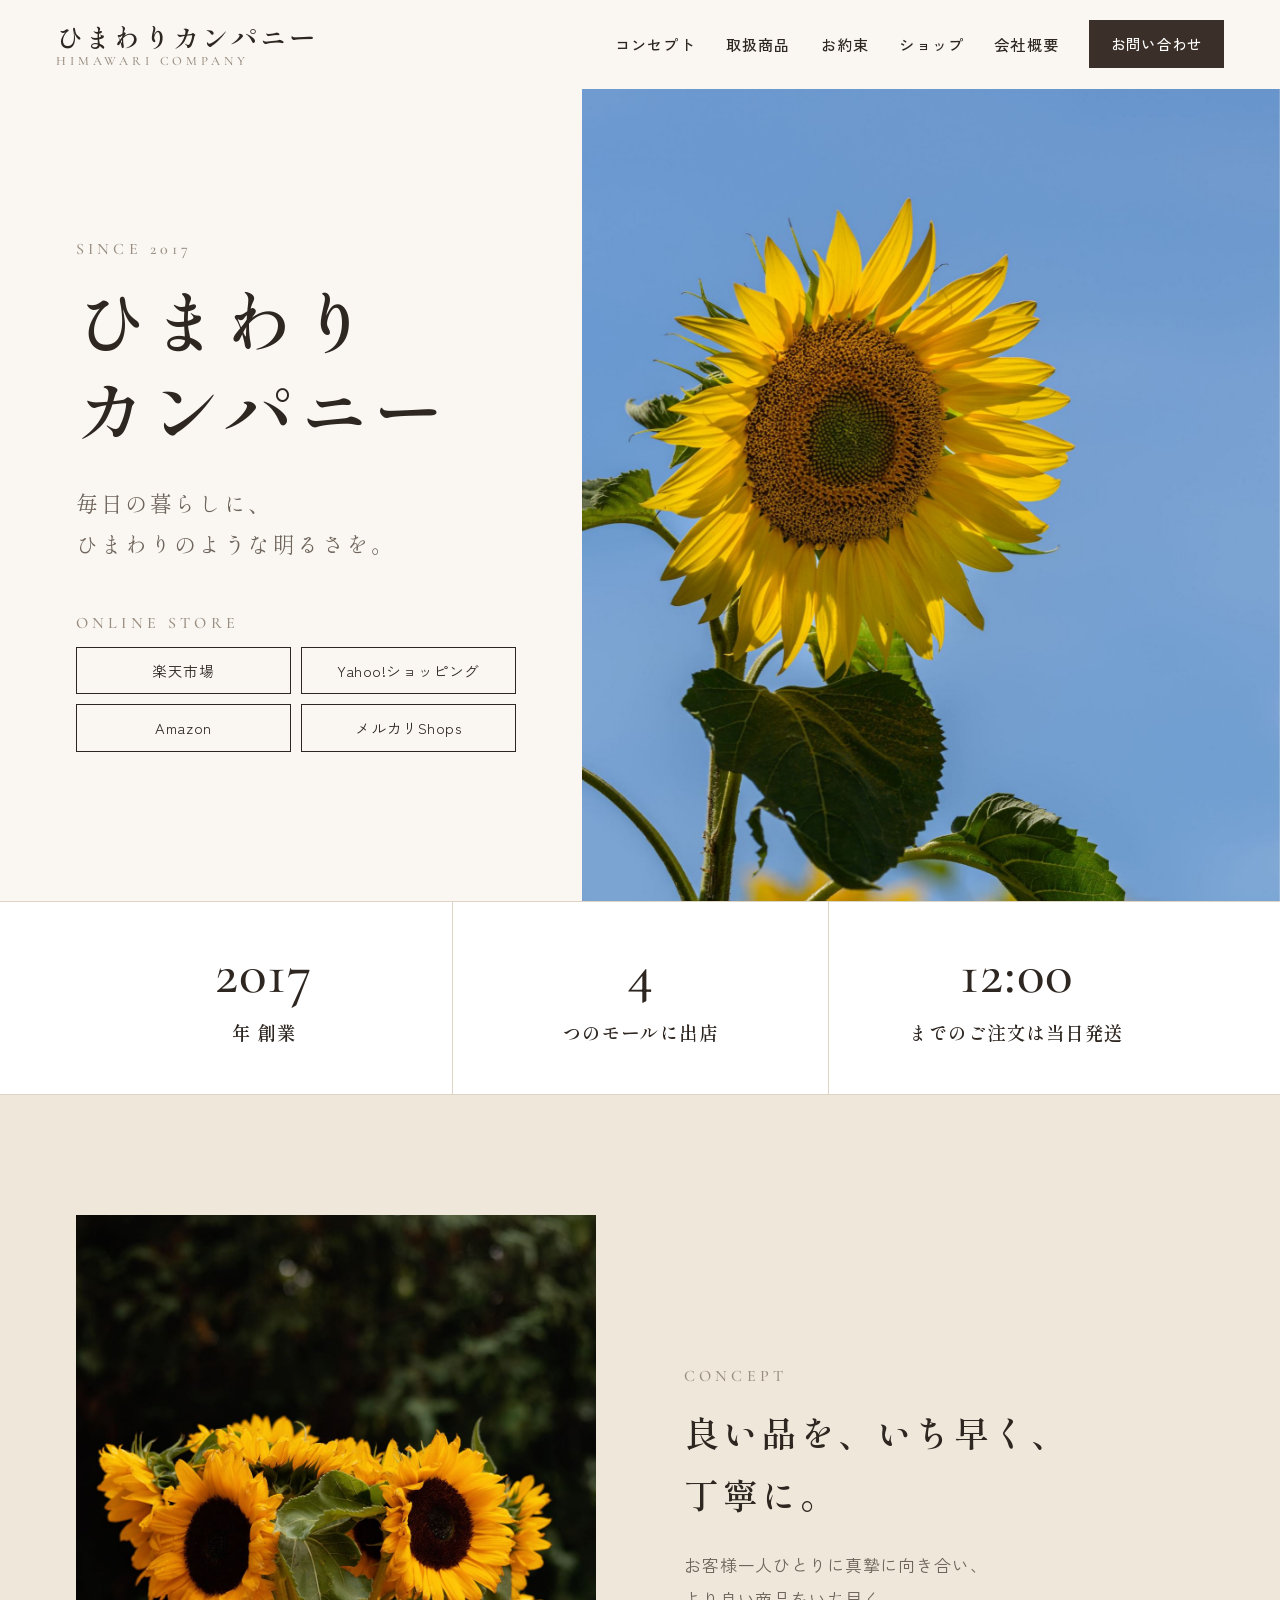
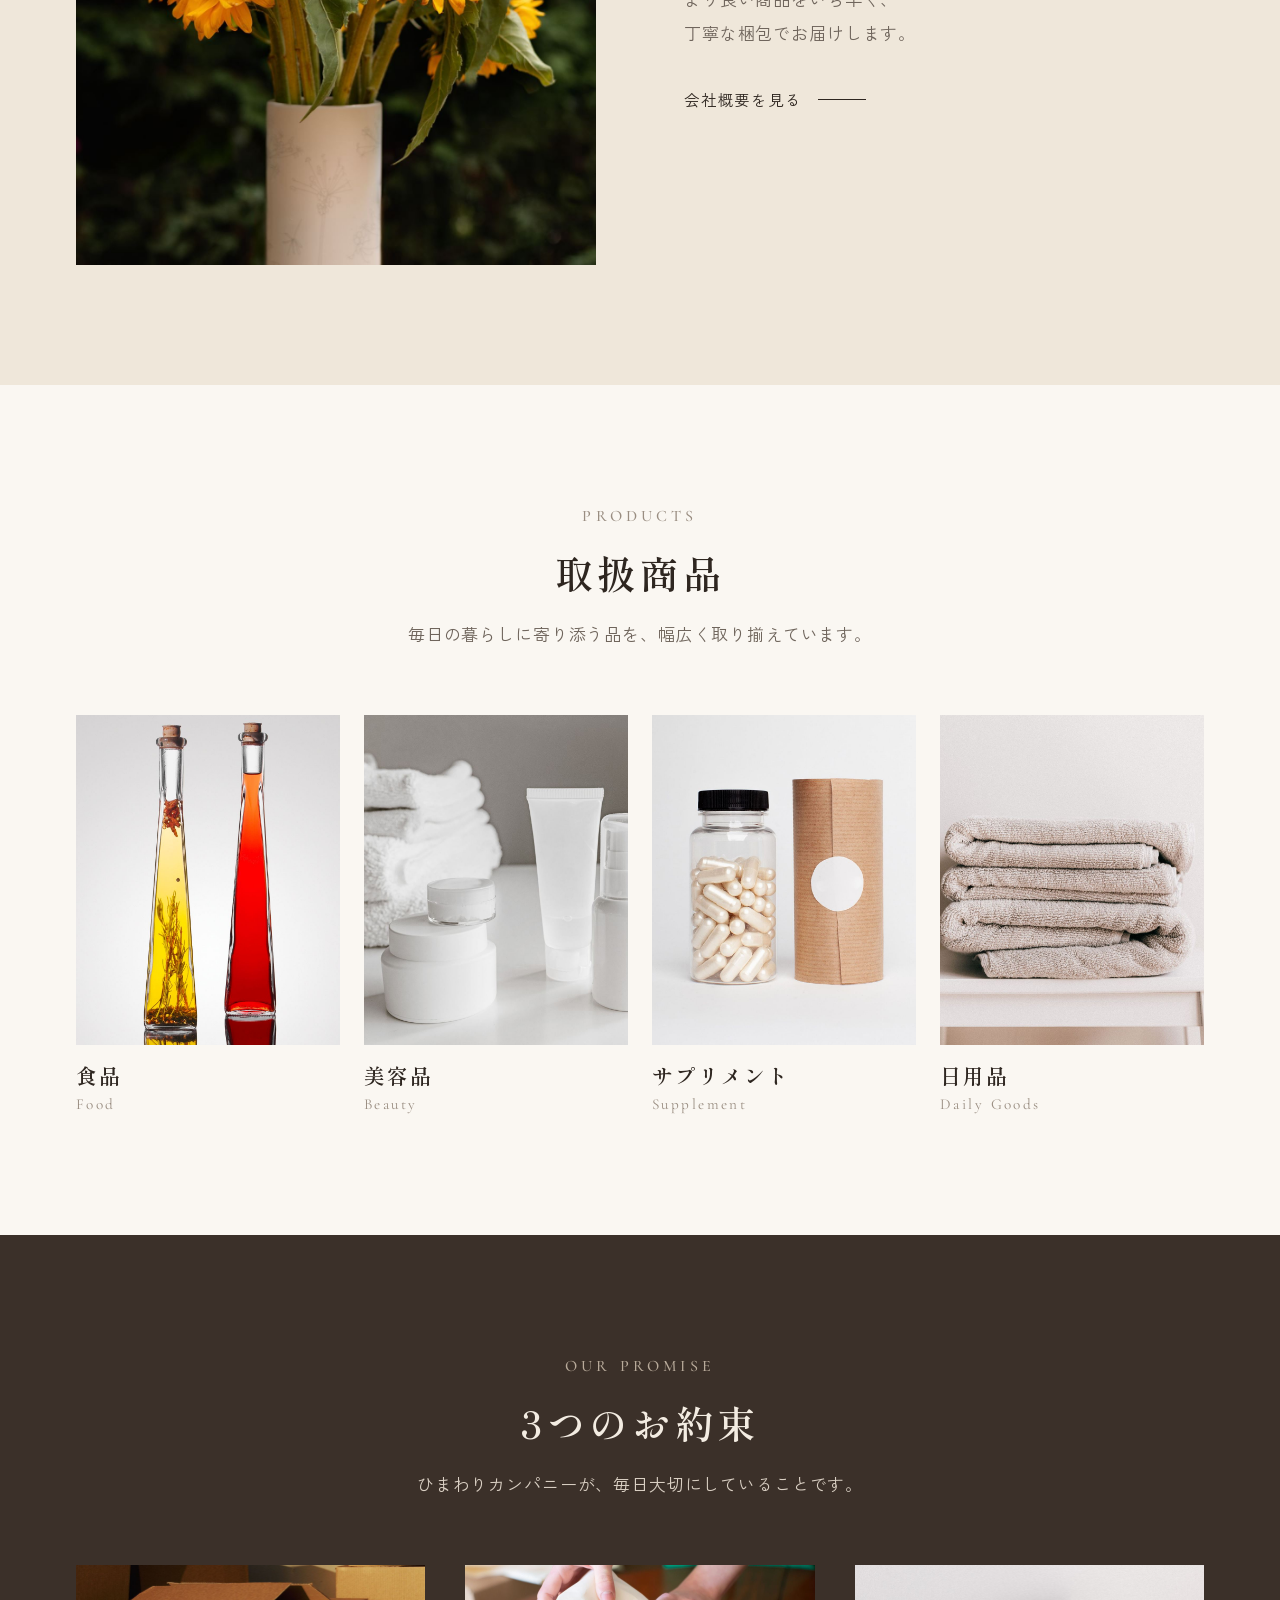
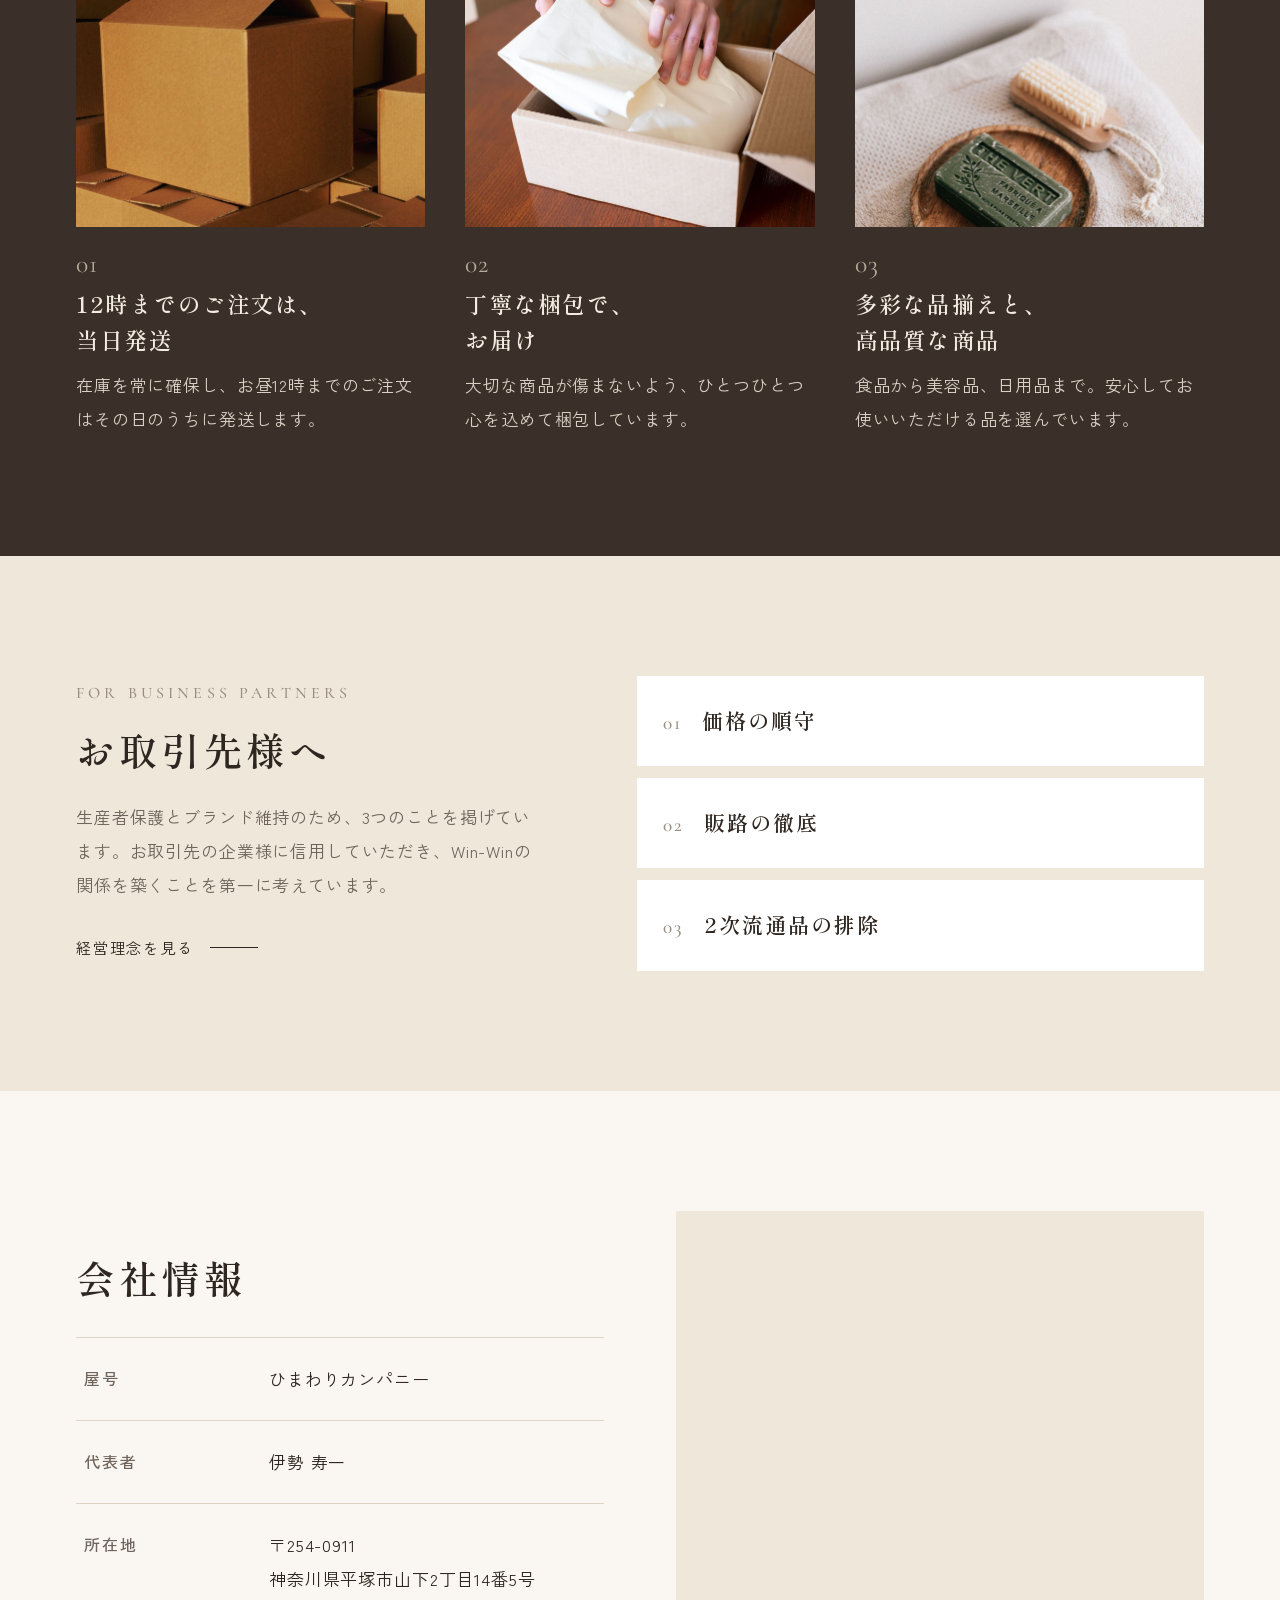
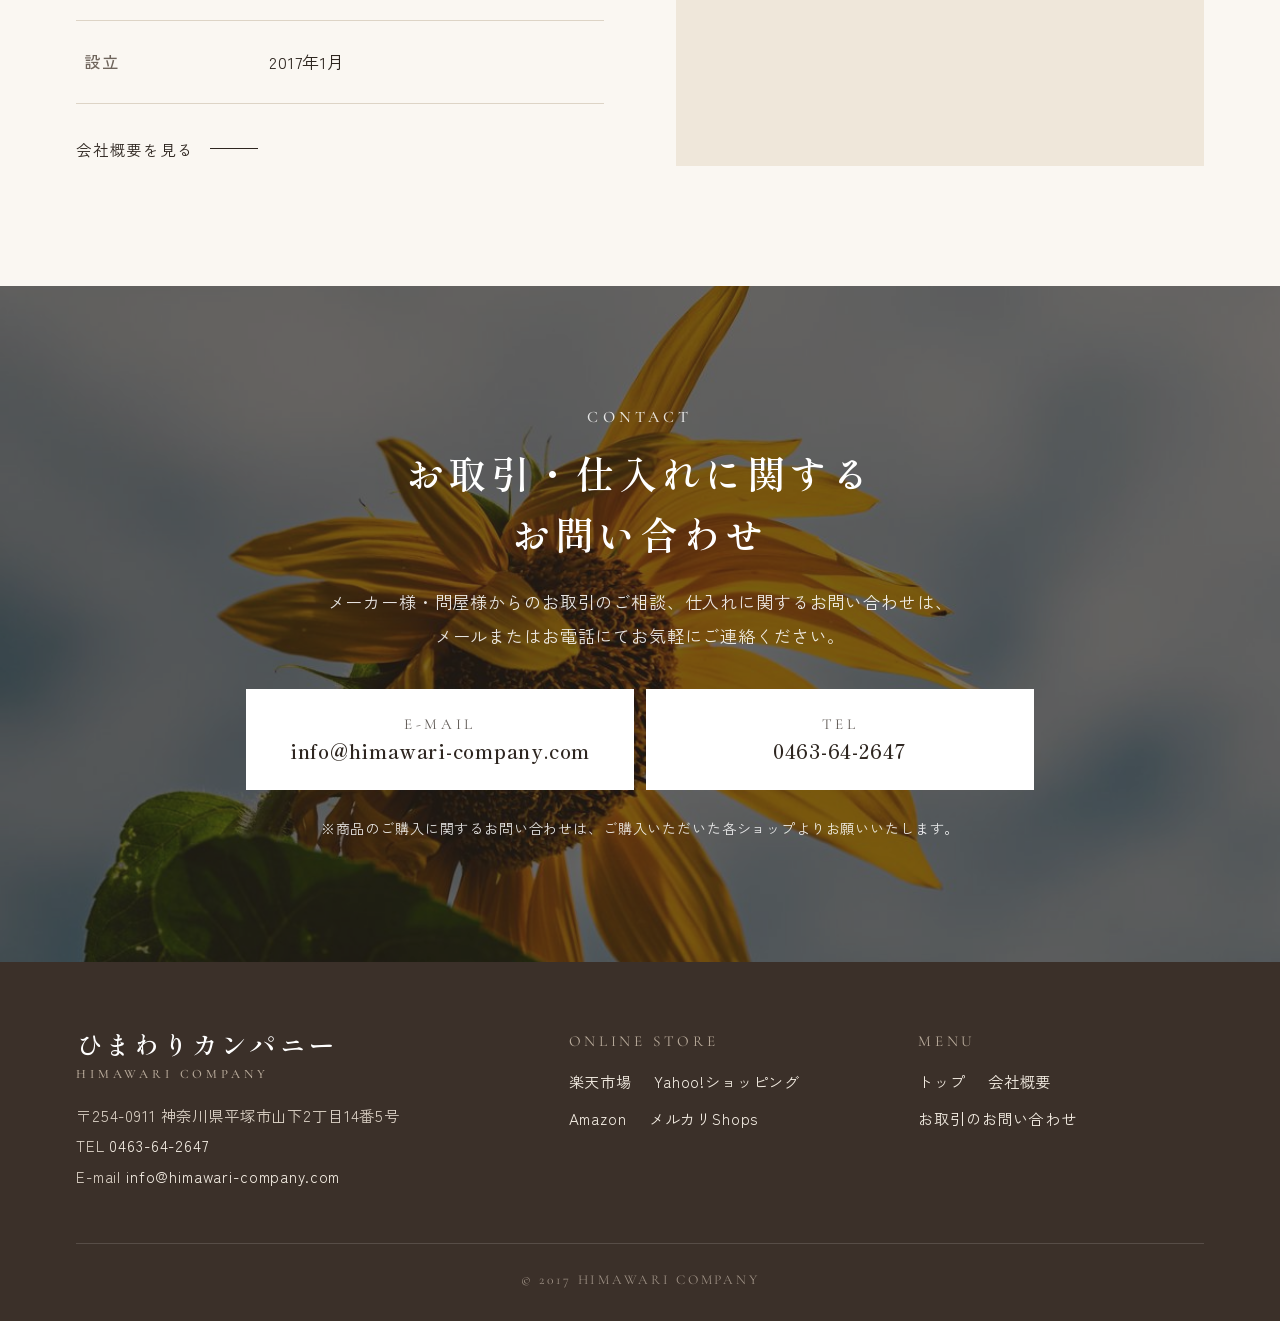
==== commit d227d80b: "メールアドレスを info@himawari-company.com に変更 Co-Authored-By: Claude Opus 5.5 <noreply@anthropic.com> Claud" ====
--- a/old/index.html
+++ b/old/index.html
@@ -215,9 +215,9 @@
         <h2 class="section-title reveal reveal-delay-1">お取引・仕入れに関する<br>お問い合わせ</h2>
         <p class="contact-text reveal reveal-delay-2">メーカー様・問屋様からのお取引のご相談、仕入れに関するお問い合わせは、<br class="pc-only">メールまたはお電話にてお気軽にご連絡ください。</p>
         <div class="contact-actions reveal reveal-delay-3">
-          <a class="contact-btn" href="mailto:himawari-company@e-mail.jp?subject=%E3%81%8A%E5%8F%96%E5%BC%95%E3%81%AB%E3%81%A4%E3%81%84%E3%81%A6%E3%81%AE%E3%81%8A%E5%95%8F%E3%81%84%E5%90%88%E3%82%8F%E3%81%9B">
+          <a class="contact-btn" href="mailto:info@himawari-company.com?subject=%E3%81%8A%E5%8F%96%E5%BC%95%E3%81%AB%E3%81%A4%E3%81%84%E3%81%A6%E3%81%AE%E3%81%8A%E5%95%8F%E3%81%84%E5%90%88%E3%82%8F%E3%81%9B">
             <span class="contact-btn-label">E-MAIL</span>
-            <span class="contact-btn-value">himawari-company@e-mail.jp</span>
+            <span class="contact-btn-value">info@himawari-company.com</span>
           </a>
           <a class="contact-btn" href="tel:0463642647">
             <span class="contact-btn-label">TEL</span>
@@ -240,7 +240,7 @@
           <address class="footer-info">
             〒254-0911 神奈川県平塚市山下2丁目14番5号<br>
             TEL <a href="tel:0463642647">0463-64-2647</a><br>
-            E-mail <a href="mailto:himawari-company@e-mail.jp">himawari-company@e-mail.jp</a>
+            E-mail <a href="mailto:info@himawari-company.com">info@himawari-company.com</a>
           </address>
         </div>
         <div>
